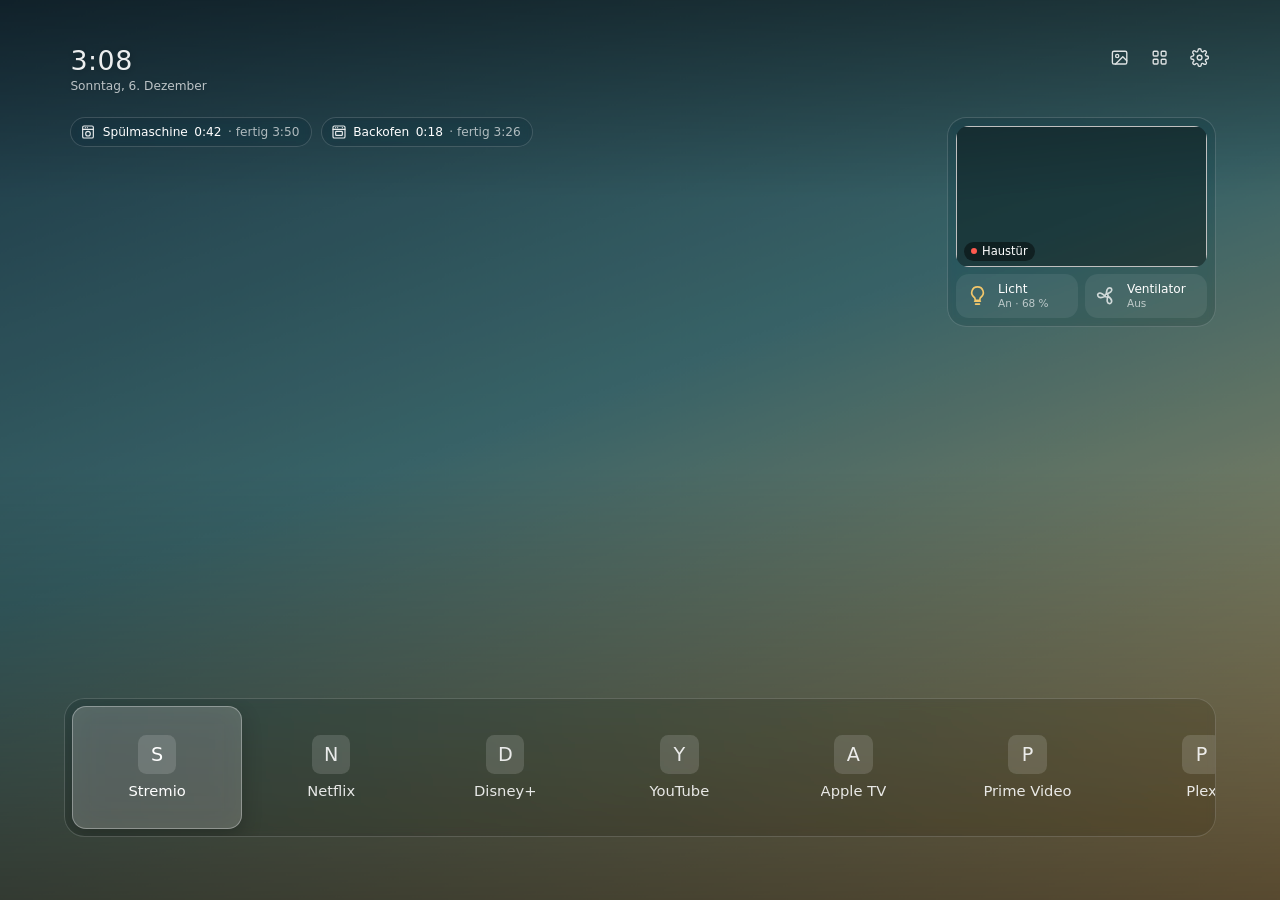
==== app/src/main/assets/web/index.html @ bccc83d7 "TV Home: eigene Startseite für Shield TV mit Home Assistant Co-Authored-By: Claude Opus 5.5 <noreply" ====
<!doctype html>
<html lang="de">
<head>
<meta charset="utf-8">
<meta name="viewport" content="width=device-width, initial-scale=1, user-scalable=no">
<title>TV Home</title>
<link rel="stylesheet" href="app.css">
</head>
<body class="layout-dock mat-clear focus-glass icons-white">
  <div id="bg">
    <div class="bg-layer" id="bgA"></div>
    <div class="bg-layer" id="bgB"></div>
  </div>
  <div id="shade"></div>

  <div id="ui">
    <div id="clockbox">
      <div id="clock">--:--</div>
      <div id="date"></div>
    </div>
    <div id="status"></div>

    <div id="topicons">
      <div class="iconbtn" data-f data-act="art" title="Art Mode"></div>
      <div class="iconbtn" data-f data-act="allapps" title="Alle Apps"></div>
      <div class="iconbtn" data-f data-act="settings" title="Einstellungen"></div>
    </div>

    <div id="smart" class="glass"></div>

    <div id="dock" class="glass"><div id="docktrack"></div></div>
    <div id="list"><div id="listtrack"></div></div>

    <div id="links">
      <div class="link" data-f data-act="art">Art Mode</div>
      <div class="link" data-f data-act="allapps">Alle Apps</div>
      <div class="link" data-f data-act="settings">Einstellungen</div>
    </div>
  </div>

  <div id="artclock"><div id="artclock-time"></div><div id="artclock-date"></div><div id="artclock-info"></div></div>
  <div id="modals"></div>
  <div id="toast"></div>

  <script src="icons.js"></script>
  <script src="mock.js"></script>
  <script src="ha.js"></script>
  <script src="app.js"></script>
</body>
</html>
---- app/src/main/assets/web/app.css ----
/* TV Home – Maßeinheit: 1vw = 1 % der Bildschirmbreite, damit es auf jeder Auflösung gleich aussieht. */
:root {
  --glass-bg: rgba(28, 28, 30, .20);
  --glass-border: rgba(255, 255, 255, .14);
  --glass-blur: 10px;
  --focus-bg: rgba(255, 255, 255, .22);
  --dim: 0;
  --scale: 1;
  --accent: #f3c76b;
}
* { box-sizing: border-box; }
html, body { margin: 0; height: 100%; overflow: hidden; background: #000; }
body {
  color: #fff;
  font-family: "Google Sans", "Product Sans", Inter, Roboto, "Helvetica Neue", system-ui, sans-serif;
  -webkit-font-smoothing: antialiased;
  user-select: none;
  cursor: none;
}
svg { width: 100%; height: 100%; display: block; }

/* ---------- Hintergrund ---------- */
#bg, #shade { position: fixed; inset: 0; }
.bg-layer {
  position: absolute; inset: -2%;
  background-size: cover; background-position: center;
  opacity: 0; transition: opacity 1.8s ease;
  will-change: opacity, transform;
}
.bg-layer.show { opacity: 1; }
body.kenburns .bg-layer.show { animation: kb 60s ease-in-out infinite alternate; }
@keyframes kb { from { transform: scale(1) translate(0, 0); } to { transform: scale(1.08) translate(-1.5%, -1%); } }
#shade {
  background:
    linear-gradient(to bottom, rgba(0,0,0,.38) 0%, rgba(0,0,0,0) 22%, rgba(0,0,0,0) 52%, rgba(0,0,0,.5) 100%),
    rgba(0, 0, 0, var(--dim));
  transition: opacity 1s;
}
body.layout-list #shade {
  background:
    linear-gradient(to right, rgba(0,0,0,.45) 0%, rgba(0,0,0,.1) 45%, rgba(0,0,0,0) 60%),
    linear-gradient(to bottom, rgba(0,0,0,.3) 0%, rgba(0,0,0,0) 25%),
    rgba(0, 0, 0, var(--dim));
}

/* ---------- Materialien ---------- */
body.mat-clear { --glass-bg: rgba(30, 30, 32, .16); --glass-border: rgba(255,255,255,.16); --glass-blur: 4px; --focus-bg: rgba(255,255,255,.2); }
body.mat-frost { --glass-bg: rgba(46, 46, 52, .38); --glass-border: rgba(255,255,255,.2); --glass-blur: 26px; --focus-bg: rgba(255,255,255,.24); }
body.mat-dark  { --glass-bg: rgba(8, 8, 10, .62); --glass-border: rgba(255,255,255,.07); --glass-blur: 14px; --focus-bg: rgba(255,255,255,.16); }
body.mat-none  { --glass-bg: transparent; --glass-border: transparent; --glass-blur: 0px; --focus-bg: rgba(255,255,255,.18); }
.glass {
  background: var(--glass-bg);
  border: 1px solid var(--glass-border);
  -webkit-backdrop-filter: blur(var(--glass-blur)) saturate(1.3);
  backdrop-filter: blur(var(--glass-blur)) saturate(1.3);
}

/* ---------- Fokus-Stile ---------- */
[data-f] { transition: background .16s, box-shadow .16s, transform .16s, color .16s; }
body.focus-glass .focused {
  background: var(--focus-bg);
  box-shadow: inset 0 0 0 1px rgba(255,255,255,.32), 0 .6vw 1.6vw rgba(0,0,0,.22);
  -webkit-backdrop-filter: blur(16px); backdrop-filter: blur(16px);
}
body.focus-glow .focused {
  background: rgba(255,255,255,.12);
  box-shadow: 0 0 0 .14vw rgba(255,255,255,.9), 0 0 1.6vw rgba(255,255,255,.45);
}
body.focus-lift .focused {
  background: rgba(255,255,255,.16);
  transform: scale(1.08);
  box-shadow: 0 .8vw 2vw rgba(0,0,0,.35);
}
body.focus-outline .focused { box-shadow: 0 0 0 .2vw #fff; }

/* ---------- Kopfzeile ---------- */
#ui { position: fixed; inset: 0; transition: opacity .8s ease; }
#clockbox { position: absolute; top: 5vh; left: 5.5vw; text-shadow: 0 1px 8px rgba(0,0,0,.3); }
#clock { font-size: calc(2.1vw * var(--scale)); font-weight: 400; letter-spacing: .02em; opacity: .92; }
#date { font-size: calc(.95vw * var(--scale)); opacity: .7; margin-top: .2vw; }
body.layout-list #clockbox { left: auto; right: 5.5vw; text-align: right; }
body.clock-off #clockbox { display: none; }
body.date-off #date { display: none; }

#status { position: absolute; top: 13vh; left: 5.5vw; display: flex; gap: .7vw; flex-wrap: wrap; max-width: 60vw; }
body.layout-list #status { left: auto; right: 5.5vw; top: 12.5vh; justify-content: flex-end; max-width: 40vw; }
body.clock-off #status { top: 5vh; }
.chip {
  display: flex; align-items: center; gap: .5vw;
  padding: .45vw .9vw .45vw .7vw; border-radius: 99vw;
  font-size: calc(.95vw * var(--scale));
}
.chip .ic { width: 1.25vw; height: 1.25vw; opacity: .9; }
.chip b { font-weight: 500; font-variant-numeric: tabular-nums; }
.chip .sub { opacity: .65; }
.chip .bar { width: 4vw; height: .25vw; border-radius: 1vw; background: rgba(255,255,255,.2); overflow: hidden; }
.chip .bar i { display: block; height: 100%; background: #fff; }

#topicons { position: absolute; top: 4.5vh; right: 5vw; display: flex; gap: .5vw; }
.iconbtn { width: 2.6vw; height: 2.6vw; padding: .55vw; border-radius: .7vw; opacity: .85; }
.iconbtn.focused { opacity: 1; }
body.layout-list #topicons { display: none; }

/* ---------- Dock ---------- */
#dock {
  position: absolute; left: 5vw; right: 5vw; bottom: 7vh; height: 15.5vh;
  border-radius: 1.6vw; padding: .55vw; overflow: hidden;
}
#docktrack { display: flex; gap: .3vw; height: 100%; transition: transform .35s cubic-bezier(.2,.8,.2,1); }
.app {
  flex: 0 0 calc(13.3vw); height: 100%;
  border-radius: 1.1vw;
  display: flex; flex-direction: column; align-items: center; justify-content: center; gap: .65vw;
  color: rgba(255,255,255,.88);
}
.app .ico { width: 3vw; height: 3vw; display: flex; align-items: center; justify-content: center; }
.app .ico img { max-width: 100%; max-height: 100%; }
.app .lbl { font-size: calc(1.15vw * var(--scale)); white-space: nowrap; overflow: hidden; text-overflow: ellipsis; max-width: 92%; }
.app.focused { color: #fff; }
body.labels-off .app .lbl { display: none; }
body.labels-off .app .ico { width: 3.6vw; height: 3.6vw; }
body.icons-white .ico img { filter: brightness(0) invert(1); }
.mono {
  width: 100%; height: 100%; border-radius: 22%; display: flex; align-items: center; justify-content: center;
  font-weight: 500; font-size: 1.5vw; background: rgba(255,255,255,.14);
}
body.layout-list #dock { display: none; }

/* ---------- Liste ---------- */
#list {
  position: absolute; left: 5vw; top: 12vh; bottom: 6vh; width: 48vw; overflow: hidden;
  -webkit-mask-image: linear-gradient(to bottom, #000 0%, #000 78%, transparent 100%);
  mask-image: linear-gradient(to bottom, #000 0%, #000 78%, transparent 100%);
}
#listtrack { transition: transform .35s cubic-bezier(.2,.8,.2,1); padding-top: .4vw; }
.litem {
  display: inline-flex; align-items: center; gap: 1vw;
  font-size: calc(3.5vw * var(--scale)); font-weight: 500; line-height: 1.15;
  padding: .25vw 1.3vw .35vw 1vw; margin: .1vw 0; border-radius: 1vw;
  color: rgba(255,255,255,.9); text-shadow: 0 2px 12px rgba(0,0,0,.25);
}
.litem .ico { width: 2.3vw; height: 2.3vw; display: flex; }
.litem .ico img { width: 100%; height: 100%; object-fit: contain; }
.litem .mono { font-size: 1.1vw; }
.lrow { display: block; }
body:not(.layout-list) #list { display: none; }

#links { position: absolute; right: 5.5vw; bottom: 7vh; display: flex; flex-direction: column; align-items: flex-end; gap: .2vw; }
.link { font-size: calc(1.05vw * var(--scale)); padding: .35vw .8vw; border-radius: .6vw; opacity: .85; }
.link.focused { opacity: 1; }
body:not(.layout-list) #links { display: none; }

/* ---------- Smart Home ---------- */
#smart {
  position: absolute; right: 5vw; top: 13vh; width: 21vw;
  border-radius: 1.5vw; padding: .6vw; display: flex; flex-direction: column; gap: .5vw;
}
body.layout-list #smart { top: 21vh; }
body.smart-off #smart, #smart:empty { display: none; }
.cam { position: relative; aspect-ratio: 16 / 9; border-radius: 1vw; overflow: hidden; background: rgba(0,0,0,.35); padding: 0; }
.cam img { width: 100%; height: 100%; object-fit: cover; display: block; }
.cam .camlbl {
  position: absolute; left: .6vw; bottom: .5vw; display: flex; align-items: center; gap: .4vw;
  font-size: .9vw; padding: .2vw .55vw; border-radius: 99vw; background: rgba(0,0,0,.45);
}
.cam .live { width: .5vw; height: .5vw; border-radius: 50%; background: #ff5a4f; }
.cam .camoff { position: absolute; inset: 0; display: flex; align-items: center; justify-content: center; font-size: .9vw; opacity: .6; }
.cam.focused { box-shadow: 0 0 0 .16vw rgba(255,255,255,.9); }
.ctlrow { display: flex; gap: .5vw; }
.ctl {
  flex: 1; border-radius: 1vw; padding: .7vw .8vw; display: flex; align-items: center; gap: .7vw;
  background: rgba(255,255,255,.07);
}
.ctl .ic { width: 1.8vw; height: 1.8vw; flex: none; opacity: .75; }
.ctl.on .ic { opacity: 1; color: var(--accent); }
.ctl .nm { font-size: .95vw; line-height: 1.2; }
.ctl .st { font-size: .82vw; opacity: .65; }
body.focus-lift .cam.focused, body.focus-lift .ctl.focused { transform: scale(1.04); }

/* ---------- Art Mode ---------- */
body.art #ui { opacity: 0; pointer-events: none; }
body.art #shade { opacity: .35; }
#artclock { position: fixed; right: 5vw; bottom: 7vh; text-align: right; opacity: 0; transition: opacity 1s; text-shadow: 0 2px 16px rgba(0,0,0,.35); pointer-events: none; }
body.art.artclock-big #artclock, body.art.artclock-small #artclock { opacity: 1; }
#artclock-time { font-size: 6vw; font-weight: 300; line-height: 1; }
#artclock-date { font-size: 1.3vw; opacity: .8; margin-top: .6vw; }
#artclock-info { font-size: .9vw; opacity: .55; margin-top: .4vw; max-width: 40vw; }
body.artclock-small #artclock-time { font-size: 2.6vw; }
body.artclock-small #artclock-date { font-size: 1vw; }

/* ---------- Fenster (Einstellungen usw.) ---------- */
#modals { position: fixed; inset: 0; pointer-events: none; }
.modal { position: absolute; inset: 0; background: rgba(0,0,0,.42); display: flex; align-items: center; justify-content: center; pointer-events: auto; animation: fade .2s ease; }
@keyframes fade { from { opacity: 0; } to { opacity: 1; } }
.sheet {
  background: rgba(26, 26, 30, .74);
  -webkit-backdrop-filter: blur(30px) saturate(1.4); backdrop-filter: blur(30px) saturate(1.4);
  border: 1px solid rgba(255,255,255,.12);
  border-radius: 1.6vw; padding: 1.6vw; max-height: 88vh; overflow: hidden;
  display: flex; flex-direction: column;
}
.sheet h2 { font-size: 1.7vw; font-weight: 500; margin: 0 0 1vw; display: flex; align-items: center; gap: .8vw; }
.sheet h2 .ic { width: 1.9vw; height: 1.9vw; }
.sheet .sub { font-size: 1vw; opacity: .65; margin: -.6vw 0 1vw; }
.scroll { overflow: hidden; position: relative; flex: 1; }
.scrolltrack { transition: transform .25s ease; }
.modal.side { justify-content: flex-end; background: rgba(0,0,0,.25); }
.modal.side .sheet { height: 100vh; max-height: none; width: 36vw; border-radius: 0; border-width: 0 0 0 1px; padding: 2.4vw 1.6vw; }

.section { font-size: .9vw; opacity: .55; margin: 1.2vw .8vw .4vw; }
.row {
  display: flex; align-items: center; justify-content: space-between; gap: 1vw;
  padding: .75vw .9vw; border-radius: .8vw; font-size: 1.1vw;
}
.row .val { display: flex; align-items: center; gap: .4vw; opacity: .75; white-space: nowrap; }
.row .val .arr { width: 1vw; height: 1vw; opacity: 0; }
.row.focused .val { opacity: 1; }
.row.focused .val .arr { opacity: .8; }
.row .hint { font-size: .8vw; opacity: .55; margin-top: .15vw; }
.row .lft { display: flex; align-items: center; gap: .8vw; }
.row .lft .ic { width: 1.4vw; height: 1.4vw; opacity: .8; }
.sheet .focused { background: rgba(255,255,255,.16); box-shadow: inset 0 0 0 1px rgba(255,255,255,.25); transform: none; }

.grid { display: grid; gap: 1vw; }
.thumb { border-radius: .9vw; padding: .35vw; }
.thumb .im { aspect-ratio: 16 / 9; border-radius: .6vw; background-size: cover; background-position: center; background-color: rgba(255,255,255,.08); position: relative; }
.thumb .im .ok { position: absolute; right: .4vw; top: .4vw; width: 1.4vw; height: 1.4vw; border-radius: 50%; background: #fff; color: #111; padding: .2vw; }
.thumb .nm { font-size: .85vw; opacity: .8; margin: .4vw .2vw .1vw; white-space: nowrap; overflow: hidden; text-overflow: ellipsis; }
.tile {
  border-radius: 1vw; padding: 1vw .6vw; display: flex; flex-direction: column; align-items: center; gap: .6vw;
  font-size: .95vw; text-align: center; position: relative;
}
.tile .ico { width: 3.4vw; height: 3.4vw; }
.tile .ico img { width: 100%; height: 100%; object-fit: contain; }
.tile .fav { position: absolute; top: .5vw; right: .6vw; width: 1vw; height: 1vw; color: var(--accent); }

.btn { padding: .8vw 1.4vw; border-radius: .8vw; font-size: 1.1vw; background: rgba(255,255,255,.08); display: flex; align-items: center; gap: .7vw; }
.btn .ic { width: 1.4vw; height: 1.4vw; }
.btn.on { background: rgba(243,199,107,.22); }

.slider { padding: .8vw .9vw; border-radius: .8vw; }
.slider .top { display: flex; justify-content: space-between; font-size: 1.05vw; margin-bottom: .6vw; }
.slider .top span:last-child { opacity: .75; font-variant-numeric: tabular-nums; }
.slider .trk { height: .8vw; border-radius: 1vw; background: rgba(255,255,255,.14); position: relative; }
.slider .fill { position: absolute; left: 0; top: 0; bottom: 0; border-radius: 1vw; background: #fff; }
.slider .knob { position: absolute; top: 50%; width: 1.5vw; height: 1.5vw; margin: -.75vw 0 0 -.75vw; border-radius: 50%; background: #fff; box-shadow: 0 2px 8px rgba(0,0,0,.4); opacity: 0; }
.slider.focused .knob { opacity: 1; }
.slider.temp .trk { background: linear-gradient(to right, #ffb35c, #fff3e0 50%, #cfe3ff); }
.slider.temp .fill { background: transparent; }
.slider.temp .knob { opacity: 1; width: 1vw; height: 1vw; margin: -.5vw 0 0 -.5vw; }
.slider.temp.focused .knob { width: 1.5vw; height: 1.5vw; margin: -.75vw 0 0 -.75vw; }
.swatches { display: flex; gap: .7vw; padding: .5vw .9vw; flex-wrap: wrap; }
.sw { width: 2.6vw; height: 2.6vw; border-radius: 50%; padding: .25vw; }
.sw i { display: block; width: 100%; height: 100%; border-radius: 50%; }
.sheet .sw.focused { background: transparent; box-shadow: 0 0 0 .18vw #fff; }

.camfull { width: 82vw; }
.camfull img { width: 100%; aspect-ratio: 16/9; object-fit: contain; background: #000; border-radius: 1vw; }

.qr { display: flex; gap: 2vw; align-items: center; }
.qr img { width: 15vw; height: 15vw; border-radius: 1vw; background: #fff; padding: .6vw; }
.qr .txt { font-size: 1.1vw; line-height: 1.6; }
.qr .txt b { font-weight: 500; }
.qr .url { font-family: monospace; font-size: 1.05vw; background: rgba(255,255,255,.1); padding: .3vw .6vw; border-radius: .5vw; display: inline-block; margin-top: .4vw; }

.menu .row { min-width: 22vw; }

#toast {
  position: fixed; left: 50%; bottom: 6vh; transform: translate(-50%, 2vh);
  padding: .8vw 1.6vw; border-radius: 99vw; font-size: 1.05vw;
  background: rgba(20,20,24,.82); -webkit-backdrop-filter: blur(20px); backdrop-filter: blur(20px);
  border: 1px solid rgba(255,255,255,.12);
  opacity: 0; transition: opacity .25s, transform .25s; pointer-events: none; z-index: 10;
}
#toast.show { opacity: 1; transform: translate(-50%, 0); }

body.big { --scale: 1.18; }
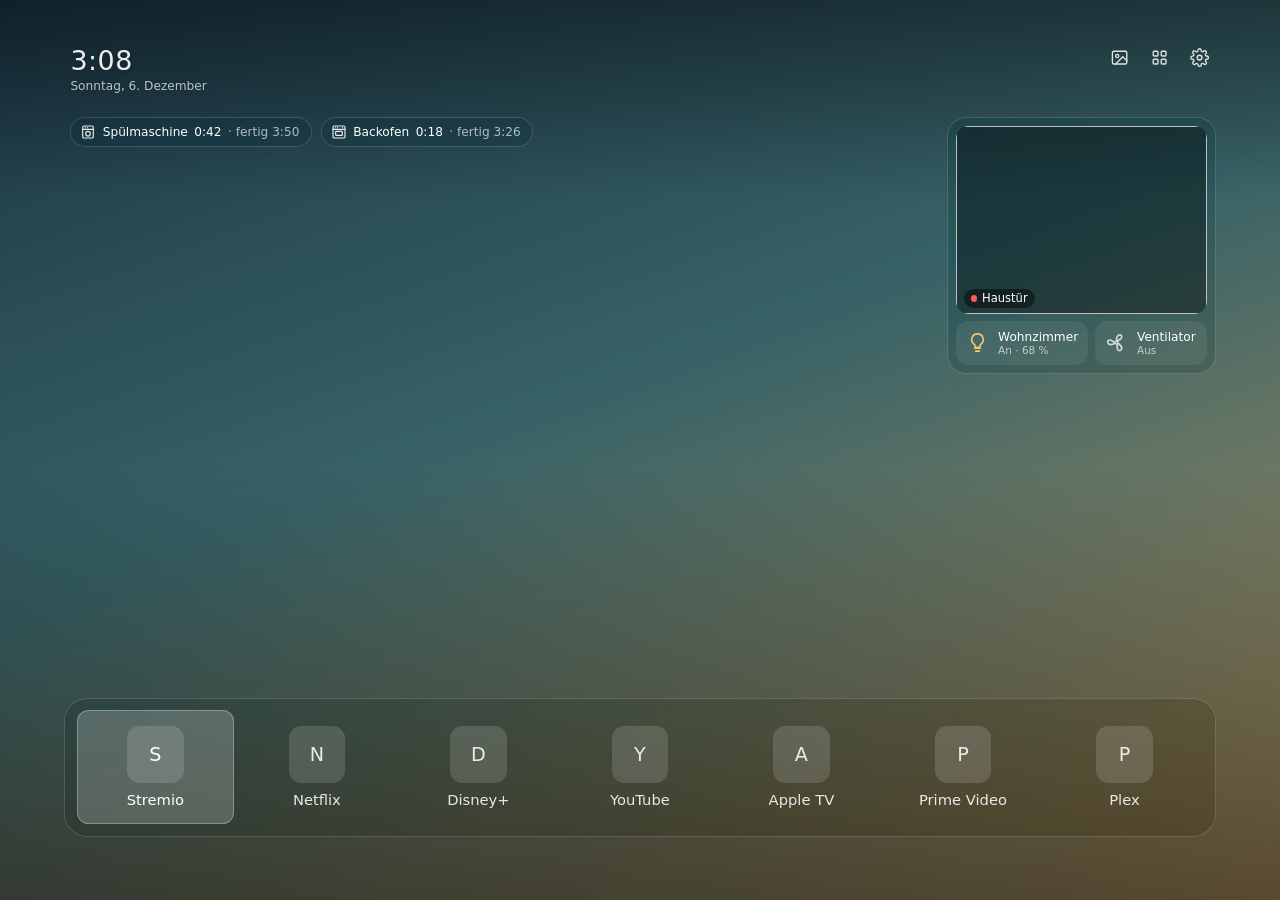
==== commit 6a57f043: "Reihenfolge per langem Druck verschieben (Verschiebe-Modus) Co-Authored-By: Claude Opus 5.5 <noreply" ====
--- a/app/src/main/assets/web/index.html
+++ b/app/src/main/assets/web/index.html
@@ -41,6 +41,7 @@
   <div id="artclock"><div id="artclock-time"></div><div id="artclock-date"></div><div id="artclock-info"></div></div>
   <div id="modals"></div>
   <div id="toast"></div>
+  <div id="movehint"></div>
 
   <script src="icons.js"></script>
   <script src="mock.js"></script>
--- a/app/src/main/assets/web/app.css
+++ b/app/src/main/assets/web/app.css
@@ -59,8 +59,7 @@
 [data-f] { transition: background .16s, box-shadow .16s, transform .16s, color .16s; }
 body.focus-glass .focused {
   background: var(--focus-bg);
-  box-shadow: inset 0 0 0 1px rgba(255,255,255,.32), 0 .6vw 1.6vw rgba(0,0,0,.22);
-  -webkit-backdrop-filter: blur(16px); backdrop-filter: blur(16px);
+  box-shadow: inset 0 0 0 1px rgba(255,255,255,.28);
 }
 body.focus-glow .focused {
   background: rgba(255,255,255,.12);
@@ -104,12 +103,12 @@
 /* ---------- Dock ---------- */
 #dock {
   position: absolute; left: 5vw; right: 5vw; bottom: 7vh; height: 15.5vh;
-  border-radius: 1.6vw; padding: .55vw; overflow: hidden;
+  border-radius: 1.8vw; padding: .9vw; overflow: hidden;
 }
 #docktrack { display: flex; gap: .3vw; height: 100%; transition: transform .35s cubic-bezier(.2,.8,.2,1); }
 .app {
   flex: 0 0 calc(13.3vw); height: 100%;
-  border-radius: 1.1vw;
+  border-radius: .9vw;
   display: flex; flex-direction: column; align-items: center; justify-content: center; gap: .65vw;
   color: rgba(255,255,255,.88);
 }
@@ -119,7 +118,20 @@
 .app.focused { color: #fff; }
 body.labels-off .app .lbl { display: none; }
 body.labels-off .app .ico { width: 3.6vw; height: 3.6vw; }
-body.icons-white .ico img { filter: brightness(0) invert(1); }
+.app .ico.ico-mono img { filter: drop-shadow(0 1px 6px rgba(0,0,0,.25)); }
+.app .ico.ico-mono { width: 4.4vw; height: 4.4vw; }
+body.labels-off .app .ico.ico-mono { width: 5.2vw; height: 5.2vw; }
+.ico.ico-color img { border-radius: 22%; }
+.app .ico.ico-color { width: 3.6vw; height: 3.6vw; }
+.litem .ico.ico-mono { width: 2.9vw; height: 2.9vw; }
+/* TV-Banner: breite Bilder statt Symbol, der Name steht schon im Banner */
+.app .ico.ico-banner { width: 11vw; height: 6.2vw; }
+.app.has-banner { gap: .4vw; }
+.app.has-banner .lbl { display: none; }
+.ico.ico-banner img { width: 100%; height: 100%; object-fit: cover; border-radius: .6vw; }
+.litem .ico.ico-banner { width: 4.1vw; height: 2.3vw; }
+.litem .ico.ico-banner img { border-radius: .35vw; }
+.tile .ico.ico-banner { width: 9vw; height: 5vw; }
 .mono {
   width: 100%; height: 100%; border-radius: 22%; display: flex; align-items: center; justify-content: center;
   font-weight: 500; font-size: 1.5vw; background: rgba(255,255,255,.14);
@@ -214,12 +226,14 @@
 }
 .row .val { display: flex; align-items: center; gap: .4vw; opacity: .75; white-space: nowrap; }
 .row .val .arr { width: 1vw; height: 1vw; opacity: 0; }
+.row .val .txt { max-width: 15vw; overflow: hidden; text-overflow: ellipsis; }
+.row.current .val .arr { opacity: .9; }
 .row.focused .val { opacity: 1; }
 .row.focused .val .arr { opacity: .8; }
 .row .hint { font-size: .8vw; opacity: .55; margin-top: .15vw; }
 .row .lft { display: flex; align-items: center; gap: .8vw; }
 .row .lft .ic { width: 1.4vw; height: 1.4vw; opacity: .8; }
-.sheet .focused { background: rgba(255,255,255,.16); box-shadow: inset 0 0 0 1px rgba(255,255,255,.25); transform: none; }
+.sheet .focused { background: rgba(255,255,255,.14); box-shadow: inset 0 0 0 1px rgba(255,255,255,.22); transform: none; -webkit-backdrop-filter: none; backdrop-filter: none; }
 
 .grid { display: grid; gap: 1vw; }
 .thumb { border-radius: .9vw; padding: .35vw; }
@@ -255,7 +269,7 @@
 .sheet .sw.focused { background: transparent; box-shadow: 0 0 0 .18vw #fff; }
 
 .camfull { width: 82vw; }
-.camfull img { width: 100%; aspect-ratio: 16/9; object-fit: contain; background: #000; border-radius: 1vw; }
+.camfull img { width: 100%; height: 72vh; object-fit: contain; background: #000; border-radius: 1vw; }
 
 .qr { display: flex; gap: 2vw; align-items: center; }
 .qr img { width: 15vw; height: 15vw; border-radius: 1vw; background: #fff; padding: .6vw; }
@@ -275,3 +289,19 @@
 #toast.show { opacity: 1; transform: translate(-50%, 0); }
 
 body.big { --scale: 1.18; }
+
+/* ---------- Verschiebe-Modus ---------- */
+.app.moving, .litem.moving {
+  background: rgba(255,255,255,.3) !important;
+  box-shadow: inset 0 0 0 .16vw rgba(255,255,255,.95), 0 1vw 2.4vw rgba(0,0,0,.35) !important;
+  transform: translateY(-.35vw) scale(1.04);
+}
+body.move-mode .app:not(.moving), body.move-mode .litem:not(.moving) { opacity: .55; }
+#movehint {
+  position: fixed; left: 50%; bottom: 1.6vh; transform: translateX(-50%);
+  padding: .55vw 1.4vw; border-radius: 99vw; font-size: .95vw; white-space: pre;
+  background: rgba(20,20,24,.82); border: 1px solid rgba(255,255,255,.12);
+  opacity: 0; transition: opacity .2s; pointer-events: none;
+}
+body.layout-list #movehint { bottom: auto; top: 3vh; }
+body.move-mode #movehint { opacity: 1; }
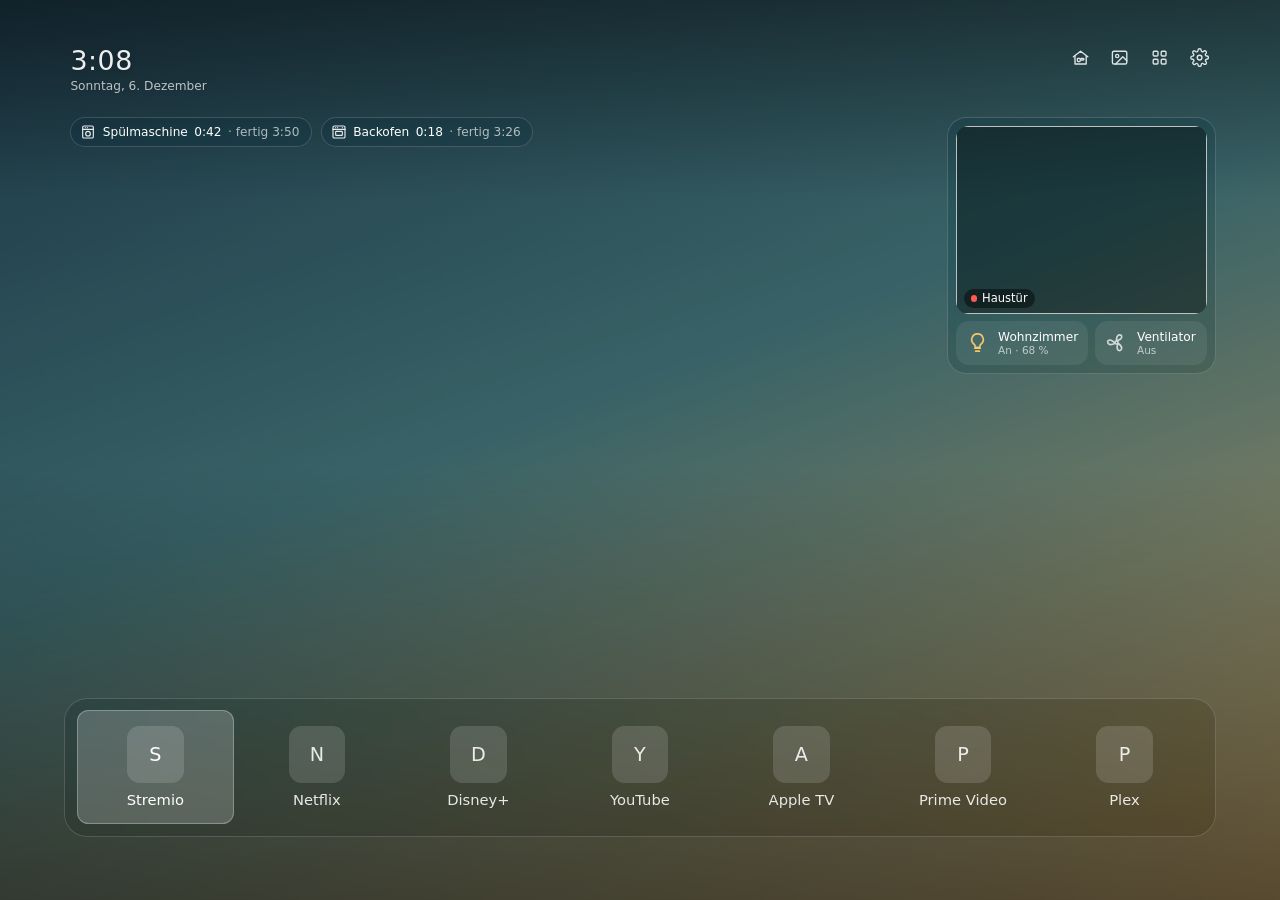
==== commit e84a8ee3: "Zweite Seite: Home-Assistant-Dashboard (Anschauen/Bedienen), Symbol oben und Kachel im Dock Co-Autho" ====
--- a/app/src/main/assets/web/index.html
+++ b/app/src/main/assets/web/index.html
@@ -21,6 +21,7 @@
     <div id="status"></div>
 
     <div id="topicons">
+      <div class="iconbtn" data-f data-act="dash" title="Home Assistant"></div>
       <div class="iconbtn" data-f data-act="art" title="Art Mode"></div>
       <div class="iconbtn" data-f data-act="allapps" title="Alle Apps"></div>
       <div class="iconbtn" data-f data-act="settings" title="Einstellungen"></div>
@@ -32,6 +33,7 @@
     <div id="list"><div id="listtrack"></div></div>
 
     <div id="links">
+      <div class="link" data-f data-act="dash">Home Assistant</div>
       <div class="link" data-f data-act="art">Art Mode</div>
       <div class="link" data-f data-act="allapps">Alle Apps</div>
       <div class="link" data-f data-act="settings">Einstellungen</div>
--- a/app/src/main/assets/web/app.css
+++ b/app/src/main/assets/web/app.css
@@ -305,3 +305,16 @@
 }
 body.layout-list #movehint { bottom: auto; top: 3vh; }
 body.move-mode #movehint { opacity: 1; }
+
+/* Weißer Schriftzug aus dem Banner */
+.app .ico.ico-bannermono { width: 11vw; height: 4.4vw; }
+.ico.ico-bannermono img { width: 100%; height: 100%; object-fit: contain; filter: drop-shadow(0 1px 6px rgba(0,0,0,.25)); }
+.litem .ico.ico-bannermono { width: 6.6vw; height: 2.4vw; }
+.tile .ico.ico-bannermono { width: 9vw; height: 3.6vw; }
+
+/* Weiß ausgestanzt und eigene Logos: gleiche Größe wie der weiße Schriftzug */
+.app .ico.ico-knock, .app .ico.ico-custom { width: 11vw; height: 4.4vw; }
+.ico.ico-knock img, .ico.ico-custom img { width: 100%; height: 100%; object-fit: contain; filter: drop-shadow(0 1px 6px rgba(0,0,0,.25)); }
+.ico.ico-custom img { filter: brightness(0) invert(1) drop-shadow(0 1px 6px rgba(0,0,0,.25)); }
+.litem .ico.ico-knock, .litem .ico.ico-custom { width: 6.6vw; height: 2.4vw; }
+.tile .ico.ico-knock, .tile .ico.ico-custom { width: 9vw; height: 3.6vw; }
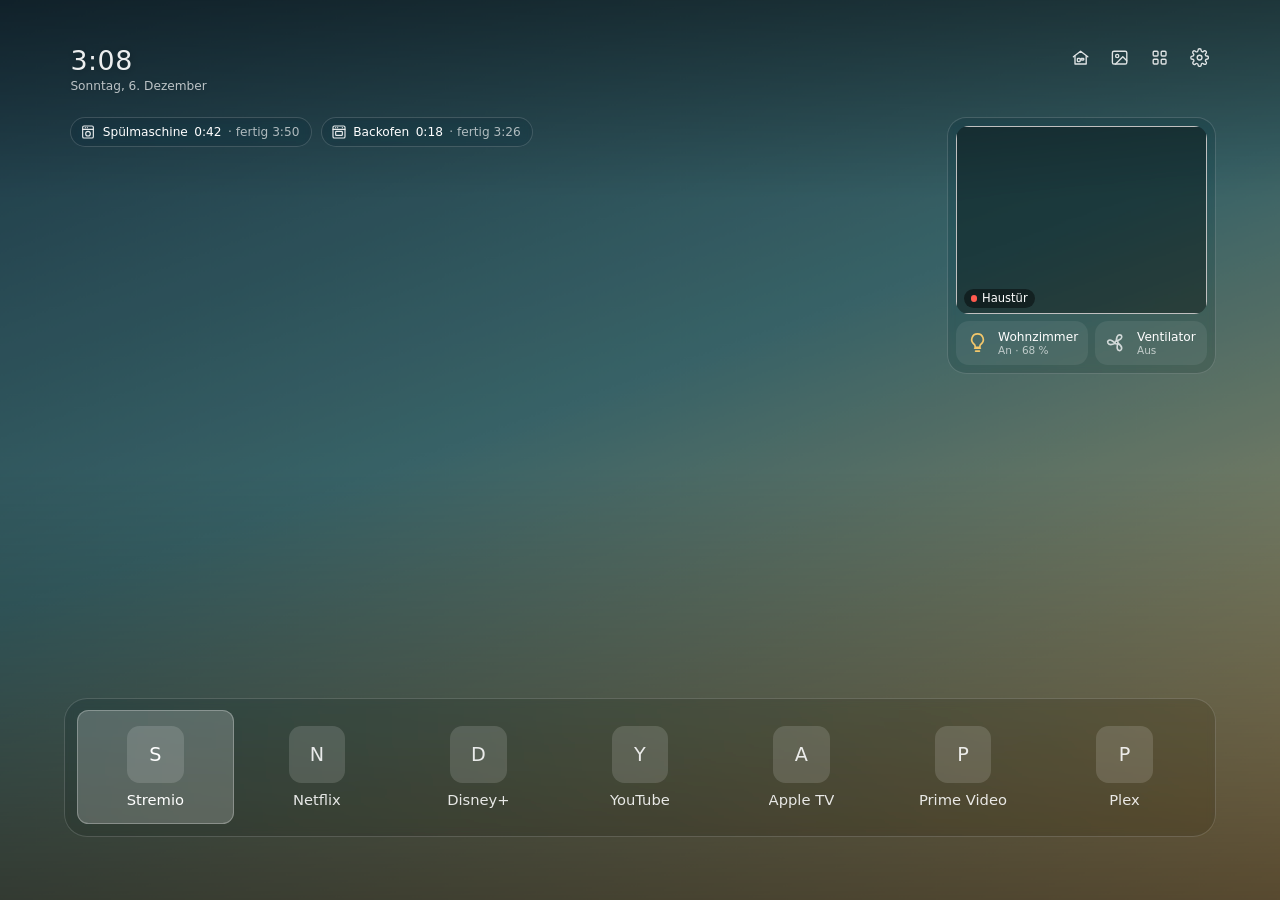
==== commit 54e05824: "Umbenannt in „HA Shield TV Launcher“ Co-Authored-By: Claude Opus 5.5 <noreply@anthropic.com> Claude-" ====
--- a/app/src/main/assets/web/index.html
+++ b/app/src/main/assets/web/index.html
@@ -3,7 +3,7 @@
 <head>
 <meta charset="utf-8">
 <meta name="viewport" content="width=device-width, initial-scale=1, user-scalable=no">
-<title>TV Home</title>
+<title>HA Shield TV Launcher</title>
 <link rel="stylesheet" href="app.css">
 </head>
 <body class="layout-dock mat-clear focus-glass icons-white">
--- a/app/src/main/assets/web/app.css
+++ b/app/src/main/assets/web/app.css
@@ -1,4 +1,4 @@
-/* TV Home – Maßeinheit: 1vw = 1 % der Bildschirmbreite, damit es auf jeder Auflösung gleich aussieht. */
+/* HA Shield TV Launcher – Maßeinheit: 1vw = 1 % der Bildschirmbreite, damit es auf jeder Auflösung gleich aussieht. */
 :root {
   --glass-bg: rgba(28, 28, 30, .20);
   --glass-border: rgba(255, 255, 255, .14);
@@ -318,3 +318,37 @@
 .ico.ico-custom img { filter: brightness(0) invert(1) drop-shadow(0 1px 6px rgba(0,0,0,.25)); }
 .litem .ico.ico-knock, .litem .ico.ico-custom { width: 6.6vw; height: 2.4vw; }
 .tile .ico.ico-knock, .tile .ico.ico-custom { width: 9vw; height: 3.6vw; }
+
+/* ---------- Neues Design für Menüs und Einstellungen (dunkles Glas, Serifen-Titel, Pillen-Zeilen) ---------- */
+:root { --serif: "Noto Serif", "Droid Serif", "Source Serif Pro", Georgia, serif; --panel: rgba(30, 28, 27, .80); --pill: rgba(255, 255, 255, .065); --pill-focus: #f3f1ed; }
+.modal { background: rgba(0, 0, 0, .35); }
+.sheet {
+  background: var(--panel);
+  border: 1px solid rgba(255, 255, 255, .09);
+  border-radius: 2vw; padding: 2vw 1.8vw;
+  -webkit-backdrop-filter: blur(36px) saturate(1.25); backdrop-filter: blur(36px) saturate(1.25);
+  box-shadow: 0 2vw 5vw rgba(0, 0, 0, .45);
+}
+.sheet h2 { font-family: var(--serif); font-weight: 400; font-size: 2.2vw; letter-spacing: -.01em; margin: 0 .3vw 1.2vw; }
+.sheet h2 .ic { display: none; }
+.sheet .kicker { font-size: .82vw; font-weight: 500; letter-spacing: .2em; text-transform: uppercase; opacity: .55; margin: 0 .3vw .45vw; }
+.sheet .sub { margin: -.6vw .3vw 1.2vw; }
+.section { text-transform: uppercase; letter-spacing: .18em; font-size: .74vw; font-weight: 500; opacity: .45; margin: 1.7vw .4vw .6vw; }
+.row { background: var(--pill); border-radius: .95vw; margin-bottom: .45vw; padding: 1.05vw 1.35vw; font-size: 1.12vw; }
+.sheet .focused, .sheet .row.focused, .sheet .btn.focused, .sheet .tile.focused, .sheet .thumb.focused {
+  background: var(--pill-focus); color: #161514; box-shadow: 0 .5vw 1.6vw rgba(0, 0, 0, .28); transform: none;
+}
+.sheet .row.focused .val, .sheet .row.focused .hint, .sheet .row.focused .ic { color: #161514; opacity: 1; }
+.row .val { opacity: .7; }
+.row .val .arr { opacity: 0; }
+.sheet .row.focused .val .arr { opacity: .7; }
+.thumbv { display: inline-block; width: 2.4vw; height: 1.5vw; border-radius: .35vw; background-size: cover; background-position: center; margin-right: .4vw; box-shadow: 0 0 0 1px rgba(255,255,255,.18); }
+.btn { border-radius: .95vw; background: var(--pill); }
+.sheet .slider { background: var(--pill); border-radius: .95vw; margin-bottom: .45vw; }
+.sheet .slider.focused { background: rgba(255,255,255,.14); color: #fff; box-shadow: inset 0 0 0 1px rgba(255,255,255,.35); }
+.sheet .sw.focused { background: transparent; box-shadow: 0 0 0 .18vw #fff; }
+.sheet .foot { font-size: .82vw; opacity: .45; margin: 1vw .4vw 0; }
+
+/* Einstellungen: schwebendes Panel rechts */
+.modal.side { justify-content: flex-end; align-items: center; background: linear-gradient(to left, rgba(0,0,0,.5), rgba(0,0,0,.12) 65%); }
+.modal.side .sheet { width: 35vw; height: calc(100vh - 6vw); max-height: none; margin-right: 3vw; border-radius: 2.2vw; border-width: 1px; padding: 2.4vw 1.7vw 1.5vw; }
